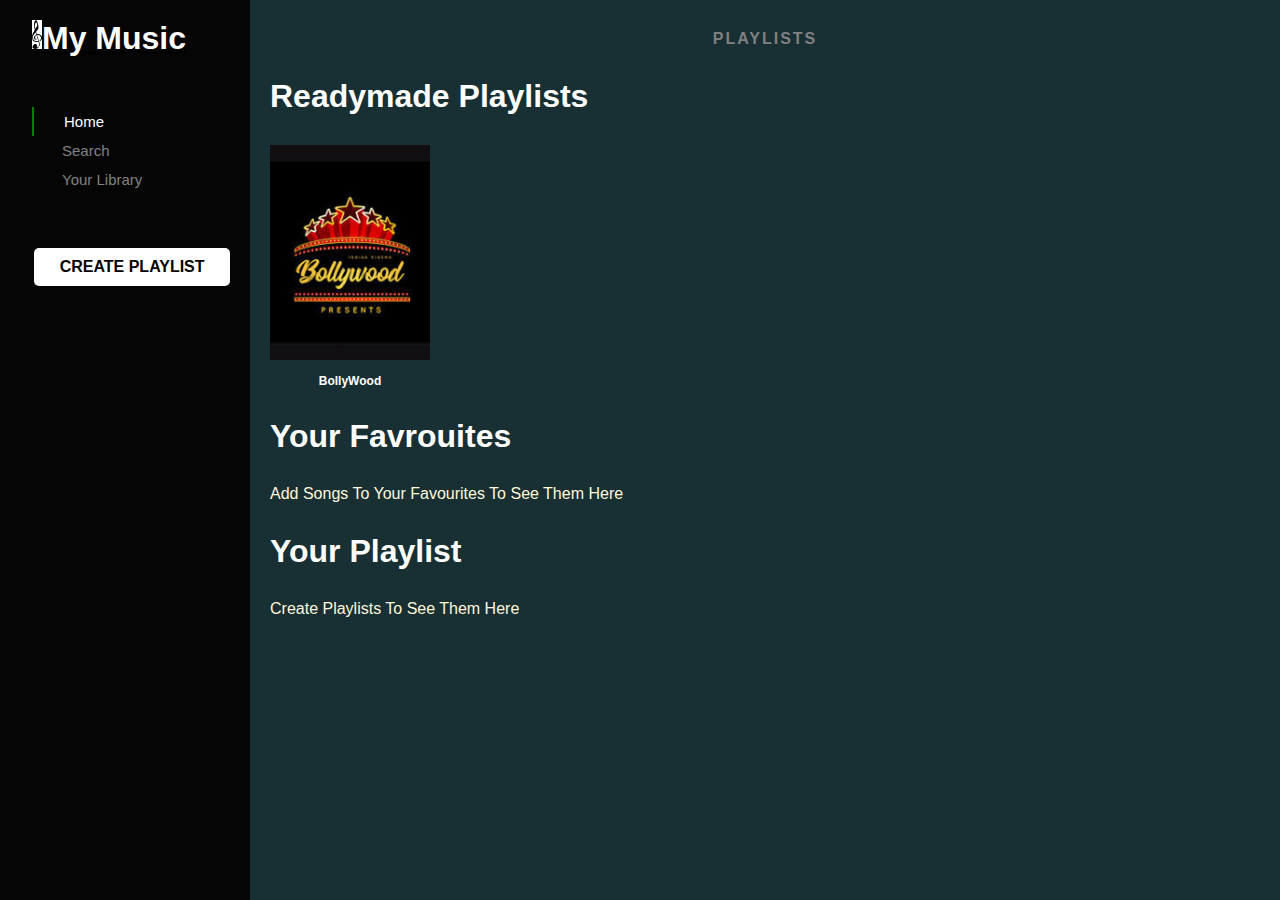
==== index.html @ cc1e2b74 "Rename spotify.html to index.html" ====
<!DOCTYPE html>
<html lang="en" dir="ltr">
  <head>
    <meta charset="utf-8">
    <meta name="viewport" content="width=device-width, initial-scale=1.0">
    <title>My Music</title>
    <link rel="stylesheet" href="https://use.fontawesome.com/releases/v5.8.1/css/all.css" integrity="sha384-50oBUHEmvpQ+1lW4y57PTFmhCaXp0ML5d60M1M7uH2+nqUivzIebhndOJK28anvf" crossorigin="anonymous">
    <link rel="stylesheet" href="spotify.css">
  </head>
  <body>
    <div id="myModal" class="modal">
      <div class="modal-content">
        <div class="modal-header">
          <span class="close">&times;</span>
          <h2>Create New Playlist</h2>
        </div>
        <div class="modal-body">
            <input type="text" name="playlist" id="playlist" placeholder="Your Playlist Name" required="">
            <button onclick="checkPlaylist()">SUBMIT</button>
        </div>
      </div>
    </div>
    <aside class="sidenav">
      <div class="logo pb-50">
        <a href="#"><h1 class="mainLogo"><span><img src="img/logo.png"></span> My Music</h1></a>
      </div>
      <div class="menulink pb-50">
        <a><i class="fas fa-home"></i><span>Home</span></a>
        <a href="/songs.html"><i class="fas fa-search"></i> <span>Search</span> </a>
        <a href="#myFavourites"><i class="fas fa-book"></i> <span> Your Library</span></a>
      </div>
      <div class="buttons">
        <a href="#"><button type="button" class="btn btn-light" id="createBtn">Create Playlist</button></a>
      </div>
    </aside>

    <main>
      <div class="container-flex ptb-30 plb-20">
        <div class=" toplist">
          <ul class="list-inline">
            <li><a href="#">Playlists</a></li>
          </ul>
        </div>
      </div>
        <div class="title plb-20">
          <h1><strong>Readymade Playlists</strong></h1>
        </div>
      </div>
        <div class=" container-flex text-center" id="Readymade-playlists">
        </div>
        <div class="container-flex">
          <div class="title plb-20">
            <h1><strong>Your Favrouites</strong></h1>
          </div>
        </div>
        <div class="container-flex text-center" id="myFavourites">
        </div>
        <div class="container-flex">
          <div class="title plb-20">
            <h1><strong>Your Playlist</strong></h1>
          </div>
        </div>
        <div class="container-flex text-center" id="User-Playlists">

        </div>
    </main>
    <script type="text/javascript" src="js/main.js"></script>
    <script type="text/javascript" src="js/index.js"></script> 

  </body>
</html>
---- spotify.css ----
* {
  box-sizing: border-box;
  margin: 0;
  padding: 0;
  font-family: arial, sans-serif;
}
body{
  background-color: #182F34;
}
a {
  color: inherit;
}
a:hover {
  color: inherit;
  text-decoration: none;
}

/* SHARED */

.ptb-30 {
  padding-top: 30px;
  padding-bottom: 30px;
}
.pb-50 {
  padding-bottom: 50px;
}
.plb-20 {
  padding-left: 20px;
  padding-bottom: 30px;
}
.ft-15 {
  font-size: 15px;
}

/* SIDENAV */

.sidenav {
  background-color: #060505;
  height: 100%;
  width: 250px;
  position: fixed;
  z-index: 1;
  top: 0;
  left: 0;
  padding: 20px 0 0 32px;
  overflow: hidden;
}
.logo img {
  max-width: 150px;
  background-color: transparent;
}
.menulink a {
  padding: 6px 6px 6px 10px;
  text-decoration: none;
  font-size: 15px;
  color: #818181;
  display: block;
}
.menulink a:hover {
  color: white;
  border-left: 2px solid green;
}
.menulink a:first-child{
  color: white;
  border-left: 2px solid green;
}
.active{
  color: white;
  padding-left: 10px;
  border-left: 2px solid green;
}
.menulink i {
  padding-right: 20px;
}
.btn {
  width: 90%;
  border-radius: 15px;
  text-transform: uppercase;
  font-weight: bold;
  margin-bottom: 20px;
}
.btn-light {
  background-color: white;
  color: black;
}
.btn-dark {
  background-color:#2B2525;
  color: white;
  border-color: white;
}
.cookie a {
  font-size: 11px;
  color: white;
}
.fa-home, .fa-search, .fa-book {
  color: white;
  background-color: transparent;
}

/* MAIN SECTION */

main {
  margin-left: 250px;
  color: white;
  overflow: hidden;
}
.toplist ul li {
  text-transform: uppercase;
  padding-right: 20px;
  font-weight: bold;
  color: grey;
  letter-spacing: 2px;
  display: inline-block;
}
.toplist ul li a{
  text-decoration: none;
}
.toplist ul li a:hover{
  color: white;
  text-decoration: underline;
}
.toplist {
  align-self: center;
}
.toplist {
  display: flex;
  justify-content: center;
  width: 100%;
}
.container-flex {
  display: flex;
  flex-flow: row wrap;
  margin: 0 auto;
  justify-content: flex-start;
  align-items: center;
}
.container-flex .toplist a {
  justify-content: center;
}
.music-card {
  padding-bottom: 30px;
}
.music-card img {
  margin-left: 10px;
  padding-left: 10px;
  max-width: 170px;
  min-width: 170px;
  min-height: 215px;
  max-height: 215px;
  object-fit: cover;
}
.music-card p {
  font-size: 12px;
  font-weight: bold;
  padding-top: 10px;
  padding-left: 20px;
  text-align: center;
}
.buttons a button{
  background-color: #ffffff;
  border: none;
  color: black;
  padding: 10px 22px;
  text-align: center;
  text-decoration: none;
  display: inline-block;
  font-size: 16px;
  margin: 4px 2px;
  cursor: pointer;
  border-radius: 5px;
}
.mainLogo{
  color: white;
  display: flex;
}
.mainLogo img{
  width: 10px;
}
.empty{
    color: cornsilk;
    text-transform: capitalize;
    text-align: center;
}
/* The Modal (background) */
.modal {
  display: none; /* Hidden by default */
  position: fixed; /* Stay in place */
  z-index: 2; /* Sit on top */
  padding-top: 100px; /* Location of the box */
  left: 0;
  top: 0;
  width: 100%; /* Full width */
  height: 100%; /* Full height */
  overflow: auto; /* Enable scroll if needed */
  background-color: rgb(0,0,0); /* Fallback color */
  background-color: rgba(0,0,0,0.4); /* Black w/ opacity */
}

.modal-content *{
  padding: initial;
  margin: revert;
}

.modal-content {
  position: relative;
  background-color: #fefefe;
  margin: auto;
  padding: 0;
  border: 1px solid #888;
  width: 80%;
  box-shadow: 0 4px 8px 0 rgba(0,0,0,0.2),0 6px 20px 0 rgba(0,0,0,0.19);
  -webkit-animation-name: animatetop;
  -webkit-animation-duration: 0.4s;
  animation-name: animatetop;
  animation-duration: 0.4s
}

/* Add Animation */
@-webkit-keyframes animatetop {
  from {top:-300px; opacity:0} 
  to {top:0; opacity:1}
}

@keyframes animatetop {
  from {top:-300px; opacity:0}
  to {top:0; opacity:1}
}

/* The Close Button */
.close {
  color: white;
  float: right;
  font-size: 28px;
  font-weight: bold;
}

.close:hover,
.close:focus {
  color: #000;
  text-decoration: none;
  cursor: pointer;
}

.modal-header {
  padding: 2px 16px;
  background-color: #5cb85c;
  color: white;
}

.modal-body {padding: 2px 16px;}

.modal-body input[type=text]{
  width: 100%;
  padding: 12px 20px;
  margin: 8px 0;
  display: inline-block;
  border: 1px solid #ccc;
  border-radius: 4px;
  box-sizing: border-box;
}

.modal-body button{
  width: 100%;
  background-color: #4CAF50;
  color: white;
  padding: 14px 20px;
  margin: 8px 0;
  border: none;
  border-radius: 4px;
  cursor: pointer;
}
.modal-body button:hover {
  background-color: #45a049;
}

@media all and (max-width: 768px) {

  .sidenav {
    width: 100px;
    padding: 10px 0 0 10px;
  }
  main {
    margin-left: 100px;
  }
  .sidenav span {
    display: none;
  }
  .menulink i {
    font-size: 20px;
    padding-bottom: 20px;
  }
  .logo img {
    max-width: 80px;
  }
  .cookie {
    display: none;
  }
  .buttons a button {
    font-size: 10px;
    padding: 10px 10px;
    border-radius: 5px;
    margin: 0 auto;
  }
}
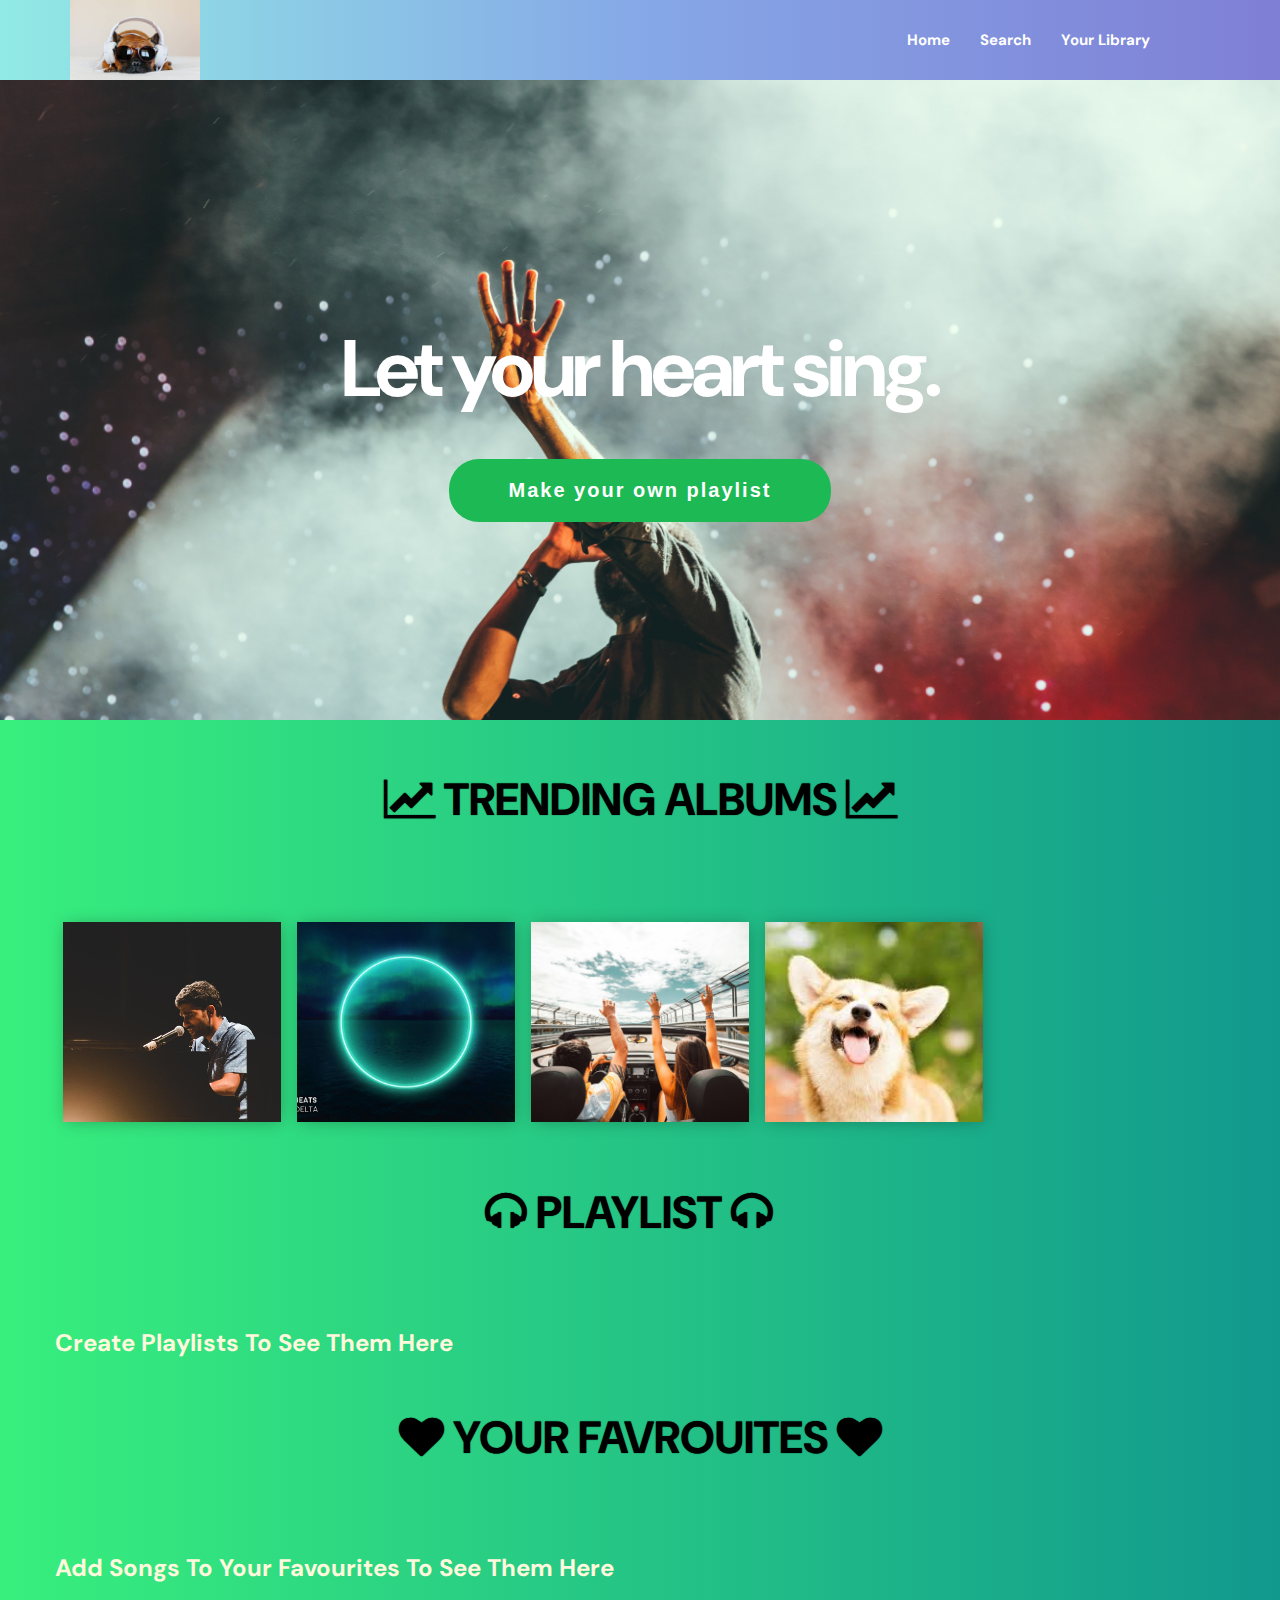
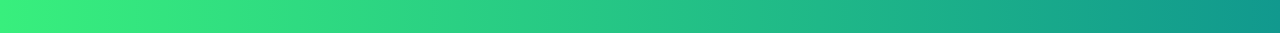
==== commit bcd83c91: "changes" ====
--- a/index.html
+++ b/index.html
@@ -1,71 +1,93 @@
 <!DOCTYPE html>
-<html lang="en" dir="ltr">
-  <head>
-    <meta charset="utf-8">
-    <meta name="viewport" content="width=device-width, initial-scale=1.0">
-    <title>My Music</title>
-    <link rel="stylesheet" href="https://use.fontawesome.com/releases/v5.8.1/css/all.css" integrity="sha384-50oBUHEmvpQ+1lW4y57PTFmhCaXp0ML5d60M1M7uH2+nqUivzIebhndOJK28anvf" crossorigin="anonymous">
-    <link rel="stylesheet" href="spotify.css">
-  </head>
-  <body>
-    <div id="myModal" class="modal">
-      <div class="modal-content">
-        <div class="modal-header">
-          <span class="close">&times;</span>
-          <h2>Create New Playlist</h2>
-        </div>
-        <div class="modal-body">
-            <input type="text" name="playlist" id="playlist" placeholder="Your Playlist Name" required="">
-            <button onclick="checkPlaylist()">SUBMIT</button>
-        </div>
+<html lang="en">
+   <head>
+      <meta charset="UTF-8" />
+      <meta name="viewport" content="width=device-width, initial-scale=1.0" />
+      <title>Music Player</title>
+      <link
+         href="https://fonts.googleapis.com/css2?family=DM+Sans:wght@400;500;700&display=swap"
+         rel="stylesheet">
+      <link rel="stylesheet" href="index.css">
+      <link rel="stylesheet" href="main.css">
+      <link rel="stylesheet" href="https://cdnjs.cloudflare.com/ajax/libs/font-awesome/4.7.0/css/font-awesome.min.css">
+   </head>
+   <body>
+      <div id="myModal" class="modal">
+         <div class="modal-content">
+            <div class="modal-header">
+               <span class="close">&times;</span>
+               <h2>Create New Playlist</h2>
+            </div>
+            <div class="modal-body">
+               <input type="text" name="playlist" id="playlist" placeholder="Your Playlist Name" required="">
+               <div class="alert sameName">
+                  <span class="closebtn" onclick="closeAlert('sameName')">&times;</span>  
+                  <strong>ERROR!</strong>&nbsp;Playlist already Exists
+               </div>
+               <div class="alert wrongName">
+                  <span class="closebtn" onclick="closeAlert('wrongName')">&times;</span>  
+                  <strong>ERROR!</strong>&nbsp;Please Enter a valid playlist Name!
+               </div>
+               <button onclick="checkPlaylist()">SUBMIT</button>
+            </div>
+         </div>
       </div>
-    </div>
-    <aside class="sidenav">
-      <div class="logo pb-50">
-        <a href="#"><h1 class="mainLogo"><span><img src="img/logo.png"></span> My Music</h1></a>
-      </div>
-      <div class="menulink pb-50">
-        <a><i class="fas fa-home"></i><span>Home</span></a>
-        <a href="/songs.html"><i class="fas fa-search"></i> <span>Search</span> </a>
-        <a href="#myFavourites"><i class="fas fa-book"></i> <span> Your Library</span></a>
-      </div>
-      <div class="buttons">
-        <a href="#"><button type="button" class="btn btn-light" id="createBtn">Create Playlist</button></a>
-      </div>
-    </aside>
-
-    <main>
-      <div class="container-flex ptb-30 plb-20">
-        <div class=" toplist">
-          <ul class="list-inline">
-            <li><a href="#">Playlists</a></li>
-          </ul>
-        </div>
-      </div>
-        <div class="title plb-20">
-          <h1><strong>Readymade Playlists</strong></h1>
-        </div>
-      </div>
-        <div class=" container-flex text-center" id="Readymade-playlists">
-        </div>
-        <div class="container-flex">
-          <div class="title plb-20">
-            <h1><strong>Your Favrouites</strong></h1>
-          </div>
-        </div>
-        <div class="container-flex text-center" id="myFavourites">
-        </div>
-        <div class="container-flex">
-          <div class="title plb-20">
-            <h1><strong>Your Playlist</strong></h1>
-          </div>
-        </div>
-        <div class="container-flex text-center" id="User-Playlists">
-
-        </div>
-    </main>
-    <script type="text/javascript" src="js/main.js"></script>
-    <script type="text/javascript" src="js/index.js"></script> 
-
-  </body>
-</html>
+      <header>
+         <div class="header-container">
+            <div class="header-logo">
+               <img src="img/logo.jpg" />
+            </div>
+            <nav class="nav-desktop">
+               <ul>
+                  <li><a href="#">Home</a></li>
+                  <li><a href="songs.html">Search</a></li>
+                  <li><a href="#User-Playlists">Your Library</a></li>
+                  <li role="separator"></li>
+               </ul>
+            </nav>
+         </div>
+      </header>
+      <!-- HERO -->
+      <section class="hero">
+         <div class="hero-container">
+            <div class="hero-content">
+               <h1 class="hero-title">Let your heart sing.</h1>
+               <button class="hero-button" id="createBtn">Make your own playlist</button>
+            </div>
+         </div>
+      </section>
+      <!-- ALBUMS -->
+      <section class="albums">
+         <div class="albums-container">
+            <div class="albums-content pt5">
+               <h2><span class="fa fa-line-chart"></span>&nbsp;TRENDING ALBUMS&nbsp;<span class="fa fa-line-chart"></span></h2>
+            </div>
+            <div class="albums-cards-container" id="Readymade-playlists">
+               
+            </div>
+         </div>
+      </section>
+      <section class="albums">
+         <div class="albums-container">
+            <div class="albums-content">
+               <h2><span class="fa fa-headphones"></span>&nbsp;PLAYLIST&nbsp;<span class="fa fa-headphones">&nbsp;&nbsp;</span></h2>
+            </div>
+            <div class="albums-cards-container" id="User-Playlists">
+               
+            </div>
+         </div>
+      </section>
+      <section class="albums">
+         <div class="albums-container">
+            <div class="albums-content">
+               <h2><span class="fa fa-heart"></span>&nbsp;YOUR FAVROUITES&nbsp;<span class="fa fa-heart"></span></h2>
+            </div>
+            <div class="albums-cards-container" id="myFavourites">
+               
+            </div>
+         </div>
+      </section>
+      <script type="text/javascript" src="js/main.js"></script>
+      <script type="text/javascript" src="js/index.js"></script>
+   </body>
+</html>--- a/index.css
+++ b/index.css
@@ -0,0 +1,435 @@
+.albums-content {
+  display: flex;
+  flex-direction: column;
+  align-items: center;
+  text-align: center;
+}
+.pt5{
+  padding-top: 5rem;
+}
+.albums-content h2 {
+  font-size: 3rem;
+  margin-bottom: 1.5rem;
+  text-shadow: 0 0 0.1rem var(--black);
+}
+
+.albums-content p {
+  font-size: 1.8rem;
+  margin-bottom: 2rem;
+}
+
+.albums-content button {
+  padding: 1.5rem 4.5rem;
+  border-radius: 3rem;
+  outline: none;
+  background: var(--white);
+  color: var(--gray3);
+  font-weight: 700;
+  border-color: var(--gray3);
+  letter-spacing: 2px;
+  cursor: pointer;
+  transition: all 0.3s ease;
+}
+
+.albums-content button:hover {
+  background: var(--gray3);
+  color: var(--white);
+}
+
+.albums-content button:active {
+  background: var(--black);
+  border-color: var(--black);
+}
+
+.albums-cards-container {
+  display: flex;
+  overflow: auto;
+}
+
+.albums-cards-container::-webkit-scrollbar {
+  display: none;
+}
+
+.album {
+  min-width: 50%;
+  padding-left: 3.5rem;
+  box-sizing: content-box;
+}
+
+.album:first-child {
+  padding-left: 1.5rem;
+}
+
+.album:last-child {
+  padding-right: 1.5rem;
+}
+
+.album img {
+  width: 100%;
+  box-shadow: 0.1rem 0.1rem 1.6rem -0.2rem rgba(0, 0, 0, 0.3);
+  object-fit: cover;
+  min-height: 200px;
+  max-height: 200px;
+}
+
+.album img:hover {
+  cursor: pointer;
+}
+
+.album-info {
+  display: flex;
+  flex-direction: column;
+  align-items: center;
+  text-align: center;
+}
+
+.album-info h2,
+.album-info h4 {
+  white-space: nowrap;
+  overflow: hidden;
+  text-overflow: ellipsis;
+  width: 100%;
+}
+
+.album-info h2 {
+  font-size: 1.75rem;
+  color: var(--gray2);
+  padding-top: 2rem;
+}
+
+
+.album-info h4 {
+  font-size: 1.5rem;
+  color: var(--gray1);
+  margin: 1rem 0;
+}
+
+.album-info h2,
+.album-info h4 {
+  cursor: pointer;
+}
+
+.album-info a {
+  font-size: 1.5rem;
+  color: var(--green2);
+  font-weight: 700;
+  letter-spacing: 2px;
+  transition: all 0.4s ease;
+}
+
+.album-info a:hover {
+  color: var(--green1);
+}
+
+:root {
+  --blue: #2d46b9;
+  --white: #ffffff;
+  --black: #000000;
+  --green1: #1ed760;
+  --green2: #1db954;
+  --gray1: #c1c3c6;
+  --gray2: #919496;
+  --gray3: #616467;
+  --hero-bg-color: #ffc362;
+  --hero-terms-link: #efefef;
+}
+
+* {
+  box-sizing: border-box;
+  margin: 0;
+  padding: 0;
+}
+
+html,
+body {
+  height: 100%;
+}
+
+html {
+  font-size: 62.5%;
+}
+
+body {
+  font-family: "DM Sans", sans-serif;
+  background: #11998e;
+background: -webkit-linear-gradient(to right, #38ef7d, #11998e);
+background: linear-gradient(to right, #38ef7d, #11998e);
+
+}
+
+a {
+  text-decoration: none;
+  color: inherit;
+}
+
+ul {
+  list-style: none;
+}
+header {
+  height: 5.5rem;
+  background: #7F7FD5;
+  background: -webkit-linear-gradient(to right, #91EAE4, #86A8E7, #7F7FD5);
+  background: linear-gradient(to right, #91EAE4, #86A8E7, #7F7FD5);
+
+  width: 100%;
+}
+
+.header-container {
+  display: flex;
+  justify-content: space-between;
+  max-width: 76.5rem;
+  height: 100%;
+  margin: 0 auto;
+  padding: 0 1.5rem;
+}
+
+
+.nav-desktop {
+  display: none;
+}
+
+.nav-desktop ul {
+  display: flex;
+  align-items: center;
+}
+
+.nav-desktop ul li {
+  font-size: 1.5rem;
+  color: var(--white);
+  margin-right: 3rem;
+  font-weight: 700;
+}
+
+
+.nav-desktop ul li a:hover {
+  color: var(--black);
+}
+
+.hero {
+  background: url('img/austin-neill-hgO1wFPXl3I-unsplash.jpg');
+  position: relative;
+  background-repeat: no-repeat;
+  background-size: cover;
+}
+
+.hero-container {
+  padding: 24.5rem 1.5rem 0 1.5rem;
+}
+
+.hero-content {
+  display: flex;
+  flex-direction: column;
+  align-items: center;
+}
+
+.hero-title {
+  font-size: 5rem;
+  color: var(--white);
+  text-align: center;
+  font-weight: 700;
+  margin-bottom: 4rem;
+  line-height: 5rem;
+  letter-spacing: -0.3rem;
+}
+
+.hero-button {
+  padding: 2rem 6rem;
+  border: none;
+  border-radius: 3rem;
+  color: var(--white);
+  background: var(--green2);
+  font-size: 2rem;
+  font-weight: 700;
+  letter-spacing: 0.2rem;
+  outline: none;
+  cursor: pointer;
+  transition: all 0.4s ease;
+  margin-bottom: 3rem;
+}
+
+.hero-button:hover {
+  background: var(--green1);
+}
+
+.terms {
+  display: flex;
+  margin-bottom: 2rem;
+}
+
+@media screen and (min-width: 768px) {
+  .hero-container {
+    padding-top: 0;
+    min-height: 64rem;
+    display: flex;
+    align-items: center;
+    justify-content: center;
+  }
+
+  .hero-title {
+    font-size: 6.5rem;
+    line-height: 8rem;
+    letter-spacing: -0.4rem;
+  }
+
+  .hero-button {
+    margin-bottom: 0;
+  }
+  .albums-container {
+    width: 75rem;
+    margin: 0 auto;
+  }
+
+  .albums-cards-container {
+    flex-wrap: wrap;
+    overflow: visible;
+    padding: 5rem 0;
+  }
+
+  .album {
+    min-width: 0;
+    width: 20%;
+    box-sizing: border-box;
+    padding: 0.8rem;
+    position: relative;
+  }
+
+  .album:first-child,
+  .album:last-child {
+    padding: 0.8rem;
+  }
+
+  .album > img {
+    height: 100%;
+  }
+
+  .albums-content {
+    padding-bottom: 0;
+  }
+
+  .albums-content h2 {
+    font-size: 4rem;
+  }
+
+  .album-info {
+    position: absolute;
+    top: 0;
+    right: 0;
+    left: 0;
+    bottom: 0;
+    justify-content: center;
+    opacity: 0;
+    margin: 0.8rem;
+    transition: all 0.4s ease;
+    cursor: pointer;
+  }
+
+  .album-info h4 {
+    margin-top: 0.5rem;
+    font-weight: 400;
+    letter-spacing: 0.005rem;
+  }
+
+  .album-info a {
+    position: relative;
+    bottom: -2rem;
+  }
+
+  .album-info:hover {
+    opacity: 1;
+    background: rgba(0, 0, 0, 0.8);
+  }
+
+  .album-info:hover > h2 {
+    color: var(--white);
+    white-space: normal;
+    overflow: initial;
+    text-overflow: initial;
+  }
+}
+
+@media screen and (min-width: 992px) {
+  header {
+      background: #7F7FD5;
+      background: -webkit-linear-gradient(to right, #91EAE4, #86A8E7, #7F7FD5);
+      background: linear-gradient(to right, #91EAE4, #86A8E7, #7F7FD5);
+      
+    height: 8rem;
+  }
+
+  .header-container {
+    max-width: 97rem;
+  }
+
+  .header-logo img {
+      display: block;
+    width: 13rem;
+  }
+
+  .nav-desktop {
+    display: flex;
+    align-items: center;
+  }
+
+  .hero-title {
+    font-size: 8rem;
+    margin-bottom: 0;
+  }
+
+  .hero-content {
+    width: 70%;
+  }
+
+  .hero-button {
+    position: relative;
+    top: 6rem;
+  }
+
+  .albums-container {
+    width: 97rem;
+  }
+
+  .albums-cards-container {
+    padding-top: 7rem;
+  }
+
+  .albums-content h2 {
+    font-size: 4.5rem;
+  }
+
+  .album-info {
+    padding: 0 1rem;
+  }
+
+  .album-info h4 {
+    font-size: 1.6rem;
+  }
+}
+
+@media screen and (min-width: 1200px) {
+  .header-container {
+    max-width: 117rem;
+  }
+
+  .hero-button {
+    top: 5rem;
+  }
+
+  .albums-container {
+    width: 117rem;
+  }
+
+  .album-info h2 {
+    font-size: 3rem;
+  }
+
+  .album-info h4 {
+    font-size: 1.8rem;
+  }
+  .header-logo img {
+      display: block;
+  }
+}
+@media screen and (max-width: 1000px) {
+  .header-logo img {
+      display: none;}
+}--- a/main.css
+++ b/main.css
@@ -0,0 +1,129 @@
+.color-red{
+    color: red;
+}
+.modal {
+  display: none;
+  position: fixed;
+  z-index: 2;
+  padding-top: 100px;
+  left: 0;
+  top: 0;
+  width: 100%;
+  height: 100%;
+  overflow: auto;
+  background-color: rgb(0, 0, 0);
+  background-color: rgba(0, 0, 0, 0.4);
+}
+
+.modal-content * {
+  margin: revert;
+  padding: initial;
+}
+
+.modal-content {
+  position: relative;
+  background-color: #fefefe;
+  margin: auto;
+  padding: 0;
+  border: 1px solid #888;
+  width: 30%;
+  box-shadow: 0 4px 8px 0 rgba(0, 0, 0, 0.2), 0 6px 20px 0 rgba(0, 0, 0, 0.19);
+  -webkit-animation-name: animatetop;
+  -webkit-animation-duration: 0.4s;
+  animation-name: animatetop;
+  animation-duration: 0.4s
+}
+.close {
+  color: white;
+  float: right;
+  font-size: 28px;
+  font-weight: bold;
+}
+
+.close:hover,
+.close:focus {
+  color: #000;
+  text-decoration: none;
+  cursor: pointer;
+}
+
+.modal-header {
+  padding: 2px 16px;
+  background-color: #5cb85c;
+  color: white;
+}
+
+.modal-body {
+  padding: 2px 16px;
+}
+
+.modal-body select{
+  width: 100%;
+  padding: 12px 20px;
+  margin: 8px 0;
+  display: inline-block;
+  border: 1px solid #ccc;
+  border-radius: 4px;
+  box-sizing: border-box;
+}
+.modal-body input[type=text]{
+  width: 100%;
+  padding: 12px 20px;
+  margin: 8px 0;
+  display: inline-block;
+  border: 1px solid #ccc;
+  border-radius: 4px;
+  box-sizing: border-box;
+}
+
+.modal-body button {
+  width: 100%;
+  background-color: #4CAF50;
+  color: white;
+  padding: 14px 20px;
+  margin: 8px 0;
+  border: none;
+  border-radius: 4px;
+  cursor: pointer;
+}
+
+.modal-body button:hover {
+  background-color: #45a049;
+}
+
+.alert {
+  padding: 20px;
+  background-color: #f44336;
+  color: white;
+  opacity: 1;
+  transition: opacity 0.6s;
+  margin-bottom: 15px;
+  display: none;
+}
+
+.closebtn {
+  margin-left: 15px;
+  color: white;
+  font-weight: bold;
+  float: right;
+  font-size: 22px;
+  line-height: 20px;
+  cursor: pointer;
+  transition: 0.3s;
+}
+
+.closebtn:hover {
+  color: black;
+}
+.empty {
+  color: cornsilk;
+  text-transform: capitalize;
+  text-align: center;
+  font-size: x-large;
+  font-weight: bold;
+}
+@media screen and (max-width: 768px) {
+  .modal-content{
+    width: 70%;
+  }
+}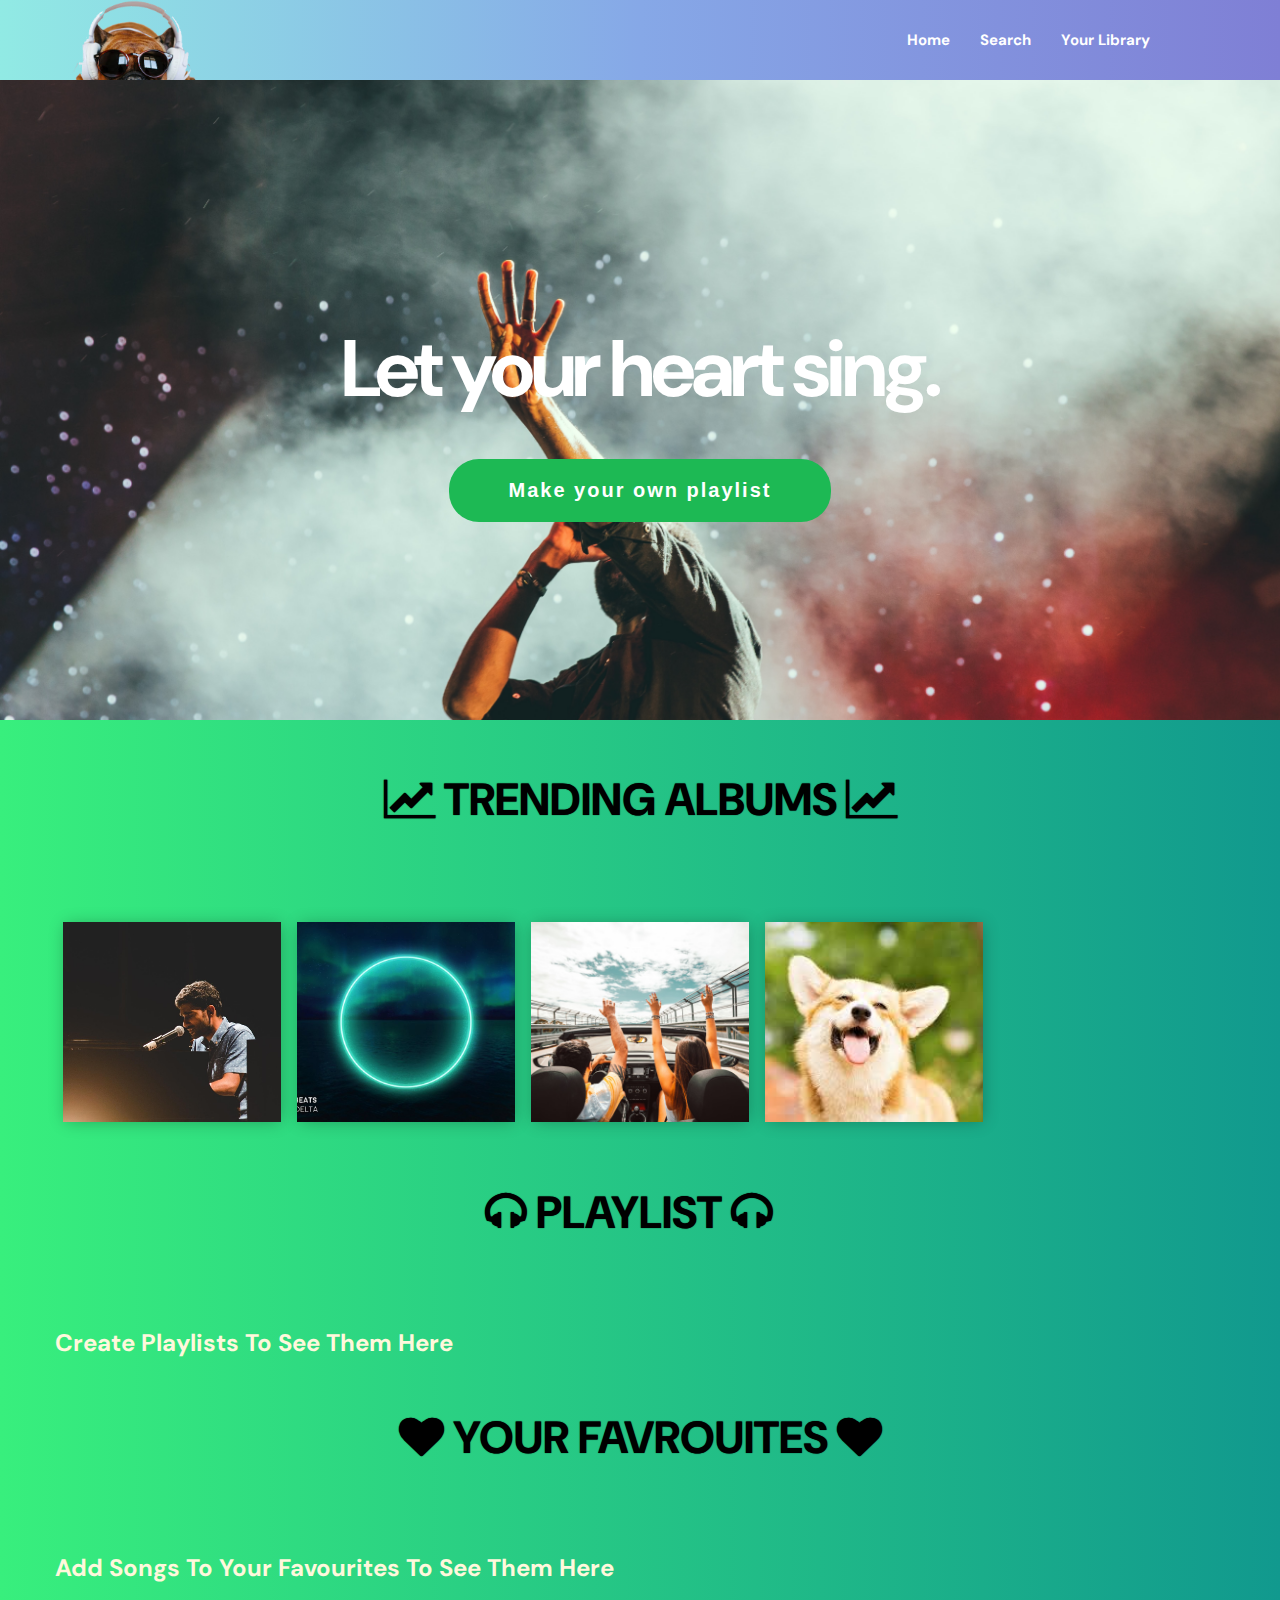
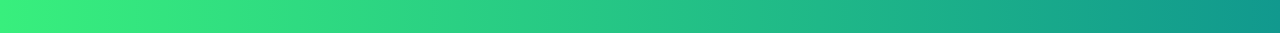
==== commit 9e363991: "changes" ====
--- a/index.html
+++ b/index.html
@@ -35,7 +35,7 @@
       <header>
          <div class="header-container">
             <div class="header-logo">
-               <img src="img/logo.jpg" />
+               <img src="img/logo.png" />
             </div>
             <nav class="nav-desktop">
                <ul>
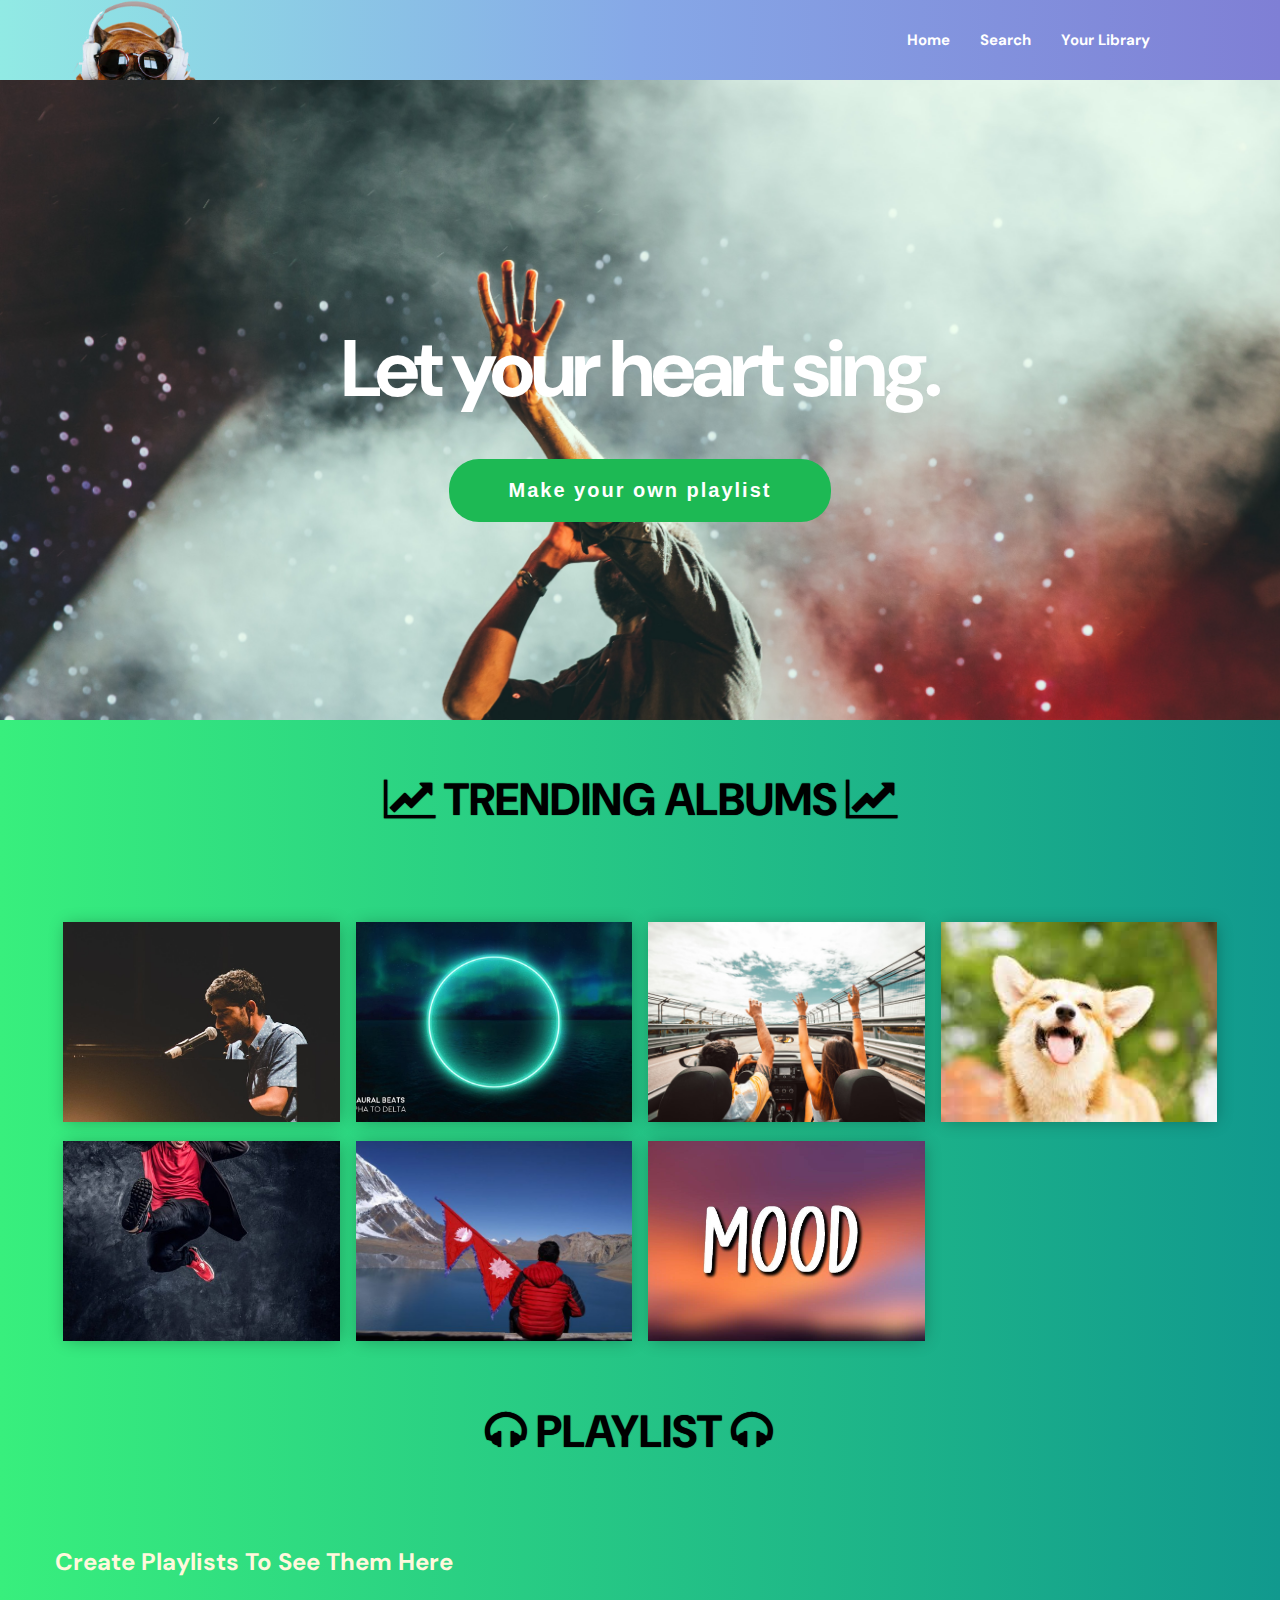
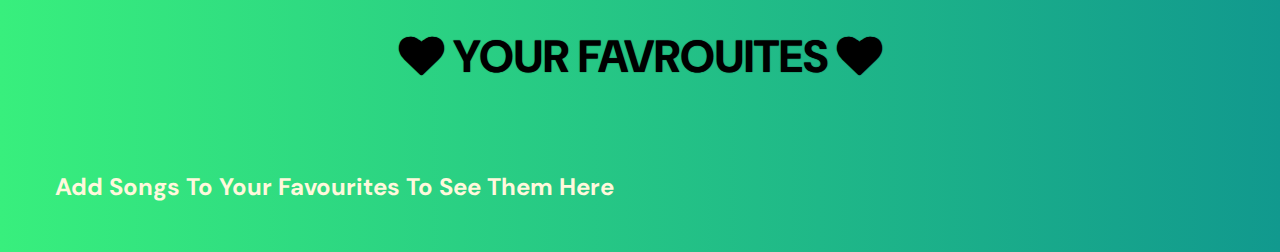
==== commit 9bf3e01f: "changes" ====
--- a/index.html
+++ b/index.html
@@ -47,7 +47,6 @@
             </nav>
          </div>
       </header>
-      <!-- HERO -->
       <section class="hero">
          <div class="hero-container">
             <div class="hero-content">
@@ -56,7 +55,6 @@
             </div>
          </div>
       </section>
-      <!-- ALBUMS -->
       <section class="albums">
          <div class="albums-container">
             <div class="albums-content pt5">
--- a/index.css
+++ b/index.css
@@ -182,12 +182,10 @@
   margin: 0 auto;
   padding: 0 1.5rem;
 }
-
-
 .nav-desktop {
-  display: none;
-}
-
+    display: flex;
+    align-items: center;
+}
 .nav-desktop ul {
   display: flex;
   align-items: center;
@@ -287,7 +285,7 @@
 
   .album {
     min-width: 0;
-    width: 20%;
+    width: 25%;
     box-sizing: border-box;
     padding: 0.8rem;
     position: relative;
@@ -365,11 +363,6 @@
     width: 13rem;
   }
 
-  .nav-desktop {
-    display: flex;
-    align-items: center;
-  }
-
   .hero-title {
     font-size: 8rem;
     margin-bottom: 0;
@@ -431,5 +424,19 @@
 }
 @media screen and (max-width: 1000px) {
   .header-logo img {
-      display: none;}
+      display: block;
+      width: 8rem;
+  }
+}
+@media screen and (max-width: 768px) {
+  .album-info a {
+      color: black;
+  }
+  .album-info h2{
+    color: white;
+  }
+  .album-info h4{
+    color: white;
+  }
+
 }--- a/main.css
+++ b/main.css
@@ -1,5 +1,8 @@
 .color-red{
     color: red;
+}
+.color-white{
+    color: white;
 }
 .modal {
   display: none;
@@ -28,10 +31,6 @@
   border: 1px solid #888;
   width: 30%;
   box-shadow: 0 4px 8px 0 rgba(0, 0, 0, 0.2), 0 6px 20px 0 rgba(0, 0, 0, 0.19);
-  -webkit-animation-name: animatetop;
-  -webkit-animation-duration: 0.4s;
-  animation-name: animatetop;
-  animation-duration: 0.4s
 }
 .close {
   color: white;
@@ -122,6 +121,15 @@
   font-size: x-large;
   font-weight: bold;
 }
+button{
+    border-style: none;
+    text-decoration: none;
+    cursor: pointer;
+    background-color: transparent;  
+}
+button:focus{
+    outline: none;
+}
 @media screen and (max-width: 768px) {
   .modal-content{
     width: 70%;
